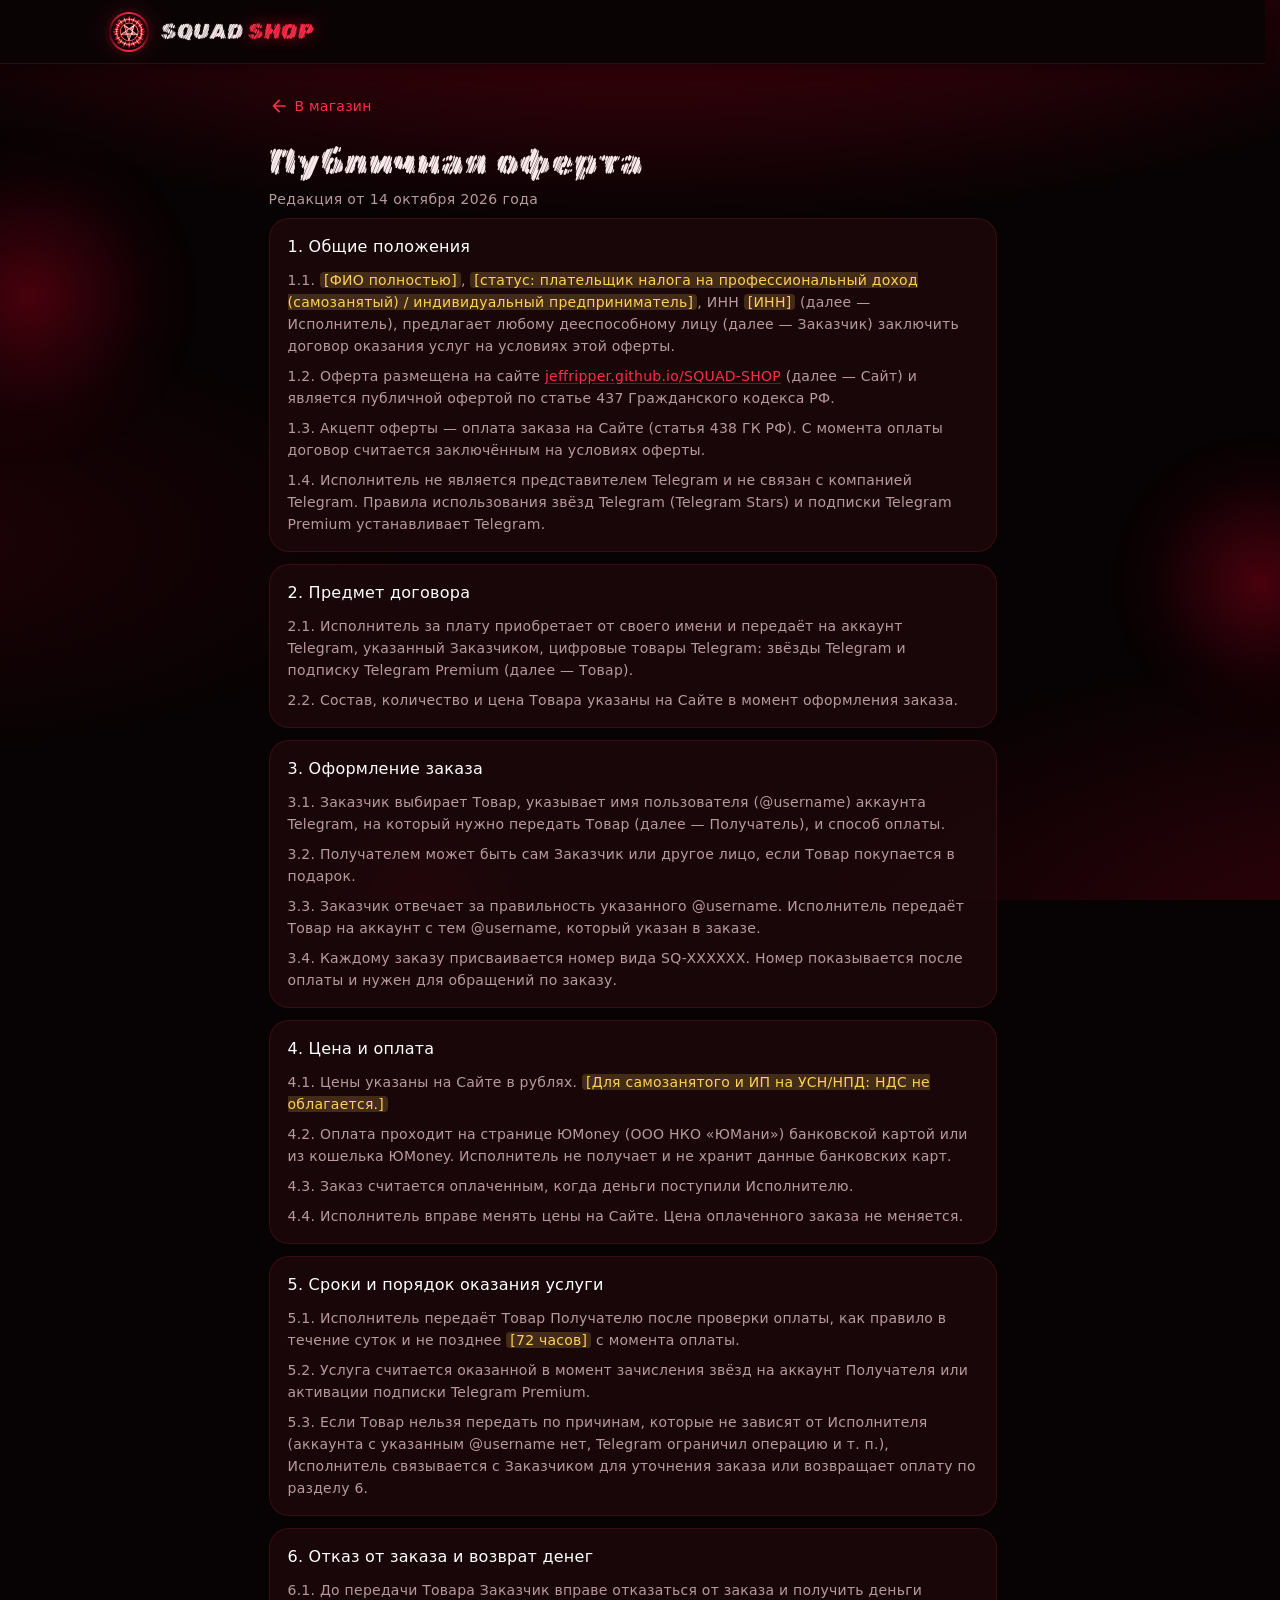
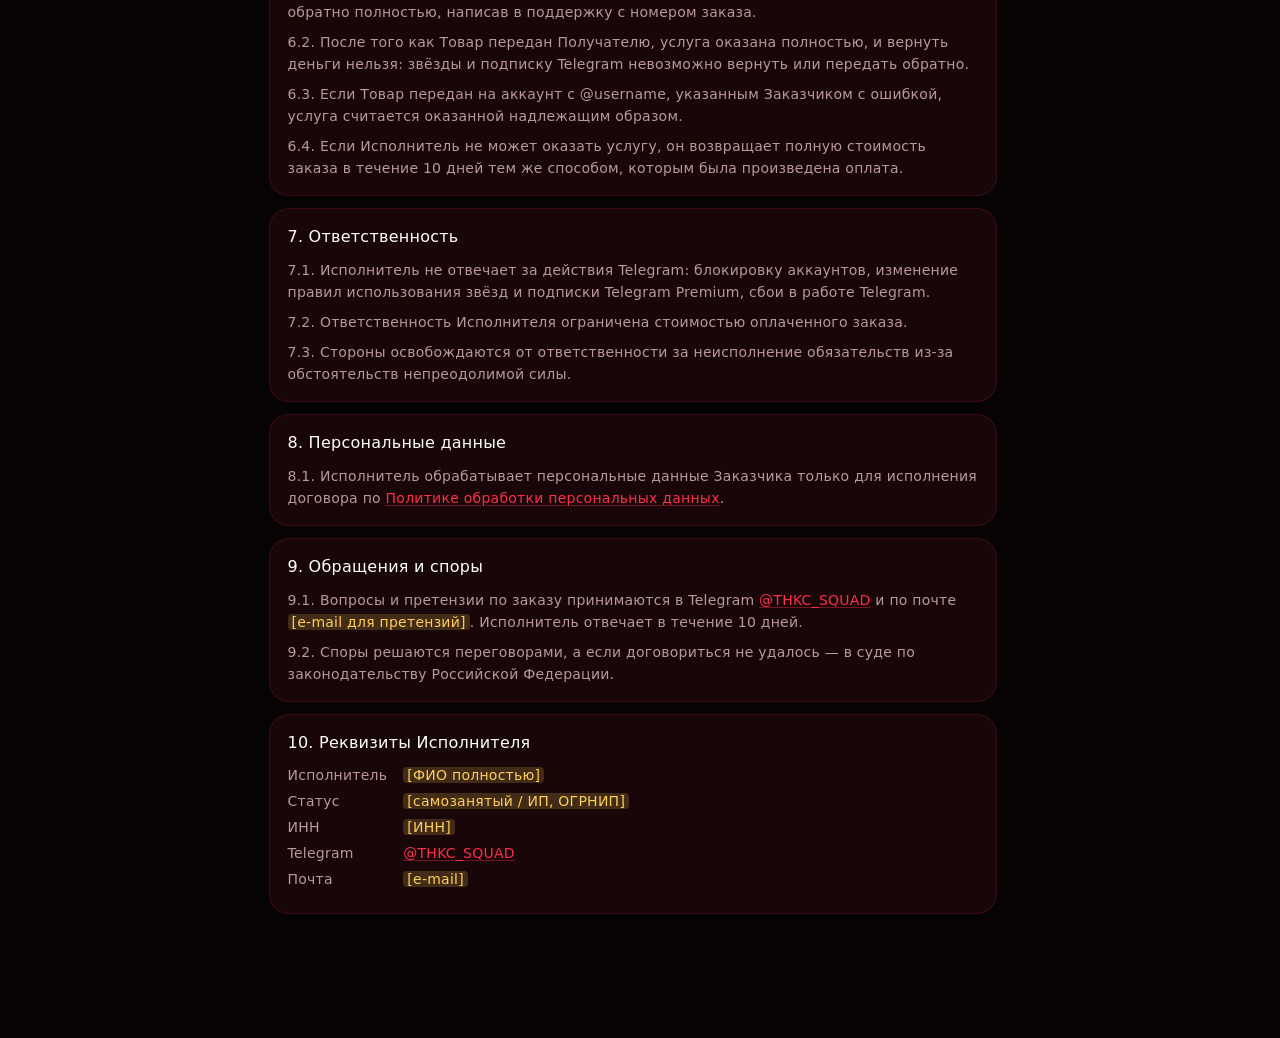
==== offer.html @ e16c47fd "Оферта и политика конфиденциальности (черновик) - offer.html: публичная оферта на услугу покупки и п" ====
<!doctype html>
<html lang="ru">
<head>
  <meta charset="utf-8">
  <meta name="viewport" content="width=device-width, initial-scale=1, viewport-fit=cover">
  <meta name="theme-color" content="#070203">
  <meta name="description" content="Публичная оферта SQUAD SHOP: условия покупки звёзд Telegram и Telegram Premium.">
  <title>Публичная оферта · SQUAD SHOP</title>
  <link rel="icon" href="img/squad-logo.jpg">
  <link rel="manifest" href="manifest.json">
  <link rel="stylesheet" href="style.css?v=9">
</head>
<body class="doc-page">
  <div class="backdrop" aria-hidden="true"><i></i><i></i><i></i></div>
  <header class="topbar scrolled">
    <div class="topbar-inner">
      <a class="brand" href="./" aria-label="SQUAD SHOP, на главную">
        <span class="logo-ring"><img class="logo" src="img/squad-logo.webp" alt="" width="40" height="40"></span>
        <b>SQUAD <em>SHOP</em></b>
      </a>
    </div>
  </header>

  <main class="doc">
    <a class="text-btn" href="./"><svg class="icon" viewBox="0 0 24 24" aria-hidden="true"><path d="M20 11H7.83l5.59-5.59L12 4l-8 8 8 8 1.41-1.41L7.83 13H20v-2z"/></svg>В магазин</a>
    <h1 class="doc-title">Публичная оферта</h1>
    <p class="doc-date">Редакция от 14 октября 2026 года</p>

    <section>
      <h2>1. Общие положения</h2>
      <p>1.1. <mark>[ФИО полностью]</mark>, <mark>[статус: плательщик налога на профессиональный доход (самозанятый) / индивидуальный предприниматель]</mark>, ИНН <mark>[ИНН]</mark> (далее — Исполнитель), предлагает любому дееспособному лицу (далее — Заказчик) заключить договор оказания услуг на условиях этой оферты.</p>
      <p>1.2. Оферта размещена на сайте <a href="https://jeffripper.github.io/SQUAD-SHOP/">jeffripper.github.io/SQUAD-SHOP</a> (далее — Сайт) и является публичной офертой по статье 437 Гражданского кодекса РФ.</p>
      <p>1.3. Акцепт оферты — оплата заказа на Сайте (статья 438 ГК РФ). С момента оплаты договор считается заключённым на условиях оферты.</p>
      <p>1.4. Исполнитель не является представителем Telegram и не связан с компанией Telegram. Правила использования звёзд Telegram (Telegram Stars) и подписки Telegram Premium устанавливает Telegram.</p>
    </section>

    <section>
      <h2>2. Предмет договора</h2>
      <p>2.1. Исполнитель за плату приобретает от своего имени и передаёт на аккаунт Telegram, указанный Заказчиком, цифровые товары Telegram: звёзды Telegram и подписку Telegram Premium (далее — Товар).</p>
      <p>2.2. Состав, количество и цена Товара указаны на Сайте в момент оформления заказа.</p>
    </section>

    <section>
      <h2>3. Оформление заказа</h2>
      <p>3.1. Заказчик выбирает Товар, указывает имя пользователя (@username) аккаунта Telegram, на который нужно передать Товар (далее — Получатель), и способ оплаты.</p>
      <p>3.2. Получателем может быть сам Заказчик или другое лицо, если Товар покупается в подарок.</p>
      <p>3.3. Заказчик отвечает за правильность указанного @username. Исполнитель передаёт Товар на аккаунт с тем @username, который указан в заказе.</p>
      <p>3.4. Каждому заказу присваивается номер вида SQ-XXXXXX. Номер показывается после оплаты и нужен для обращений по заказу.</p>
    </section>

    <section>
      <h2>4. Цена и оплата</h2>
      <p>4.1. Цены указаны на Сайте в рублях. <mark>[Для самозанятого и ИП на УСН/НПД: НДС не облагается.]</mark></p>
      <p>4.2. Оплата проходит на странице ЮMoney (ООО НКО «ЮМани») банковской картой или из кошелька ЮMoney. Исполнитель не получает и не хранит данные банковских карт.</p>
      <p>4.3. Заказ считается оплаченным, когда деньги поступили Исполнителю.</p>
      <p>4.4. Исполнитель вправе менять цены на Сайте. Цена оплаченного заказа не меняется.</p>
    </section>

    <section>
      <h2>5. Сроки и порядок оказания услуги</h2>
      <p>5.1. Исполнитель передаёт Товар Получателю после проверки оплаты, как правило в течение суток и не позднее <mark>[72 часов]</mark> с момента оплаты.</p>
      <p>5.2. Услуга считается оказанной в момент зачисления звёзд на аккаунт Получателя или активации подписки Telegram Premium.</p>
      <p>5.3. Если Товар нельзя передать по причинам, которые не зависят от Исполнителя (аккаунта с указанным @username нет, Telegram ограничил операцию и т. п.), Исполнитель связывается с Заказчиком для уточнения заказа или возвращает оплату по разделу 6.</p>
    </section>

    <section>
      <h2>6. Отказ от заказа и возврат денег</h2>
      <p>6.1. До передачи Товара Заказчик вправе отказаться от заказа и получить деньги обратно полностью, написав в поддержку с номером заказа.</p>
      <p>6.2. После того как Товар передан Получателю, услуга оказана полностью, и вернуть деньги нельзя: звёзды и подписку Telegram невозможно вернуть или передать обратно.</p>
      <p>6.3. Если Товар передан на аккаунт с @username, указанным Заказчиком с ошибкой, услуга считается оказанной надлежащим образом.</p>
      <p>6.4. Если Исполнитель не может оказать услугу, он возвращает полную стоимость заказа в течение 10 дней тем же способом, которым была произведена оплата.</p>
    </section>

    <section>
      <h2>7. Ответственность</h2>
      <p>7.1. Исполнитель не отвечает за действия Telegram: блокировку аккаунтов, изменение правил использования звёзд и подписки Telegram Premium, сбои в работе Telegram.</p>
      <p>7.2. Ответственность Исполнителя ограничена стоимостью оплаченного заказа.</p>
      <p>7.3. Стороны освобождаются от ответственности за неисполнение обязательств из-за обстоятельств непреодолимой силы.</p>
    </section>

    <section>
      <h2>8. Персональные данные</h2>
      <p>8.1. Исполнитель обрабатывает персональные данные Заказчика только для исполнения договора по <a href="privacy.html">Политике обработки персональных данных</a>.</p>
    </section>

    <section>
      <h2>9. Обращения и споры</h2>
      <p>9.1. Вопросы и претензии по заказу принимаются в Telegram <a href="https://t.me/THKC_SQUAD?direct">@THKC_SQUAD</a> и по почте <mark>[e-mail для претензий]</mark>. Исполнитель отвечает в течение 10 дней.</p>
      <p>9.2. Споры решаются переговорами, а если договориться не удалось — в суде по законодательству Российской Федерации.</p>
    </section>

    <section>
      <h2>10. Реквизиты Исполнителя</h2>
      <dl class="doc-req">
        <dt>Исполнитель</dt><dd><mark>[ФИО полностью]</mark></dd>
        <dt>Статус</dt><dd><mark>[самозанятый / ИП, ОГРНИП]</mark></dd>
        <dt>ИНН</dt><dd><mark>[ИНН]</mark></dd>
        <dt>Telegram</dt><dd><a href="https://t.me/THKC_SQUAD?direct">@THKC_SQUAD</a></dd>
        <dt>Почта</dt><dd><mark>[e-mail]</mark></dd>
      </dl>
    </section>
  </main>
</body>
</html>
---- style.css ----
/* SQUAD SHOP: the same look as Finya's Mini App. Always dark, blood red with
   glow, Material 3 shapes, type scale and motion. */
@font-face { font-family: 'Squad'; font-display: swap; src: url(fonts/squad-latin.woff2) format('woff2'); unicode-range: U+0000-00FF, U+2000-206F; }
@font-face { font-family: 'Squad'; font-display: swap; src: url(fonts/squad-cyrillic.woff2) format('woff2'); unicode-range: U+0400-045F, U+0490-0491, U+2116; }

:root {
  --bg: #070203;
  --surface: rgba(30, 8, 11, 0.78);
  --surface-high: rgba(46, 11, 16, 0.82);
  --surface-solid: #140507;
  --line: rgba(255, 64, 84, 0.14);
  --line-strong: rgba(255, 64, 84, 0.34);
  --text: #f8e9ea;
  --text-2: #b9999c;
  --red: #ff2d48;
  --red-deep: #d10f2a;
  --blood: #7a0614;
  --container: #3d0911;
  --on-container: #ffd9dc;
  --glow: rgba(255, 30, 60, 0.55);
  --glow-soft: rgba(255, 30, 60, 0.22);
  --gold: #ffcf5a;

  --ease-standard: cubic-bezier(0.2, 0, 0, 1);
  --ease-emph-decel: cubic-bezier(0.05, 0.7, 0.1, 1);
  --ease-emph-accel: cubic-bezier(0.3, 0, 0.8, 0.15);
  --dur-short: 150ms;
  --dur-medium: 300ms;
  --dur-long: 500ms;
  /* Material 3 Expressive springs for movement (opacity and colour keep the
     plain curves above). Where linear() is missing they fall back to the
     emphasized curve. */
  --spring: var(--ease-emph-decel);        /* damping 0.8: sheets, cards */
  --spring-bouncy: var(--ease-emph-decel); /* damping 0.6: buttons, chips, counters */
  --dur-spring: 420ms;
  --dur-spring-fast: 350ms;

  color-scheme: dark;
}
@supports (transition-timing-function: linear(0, 1)) {
  :root {
    --spring: linear(0, 0.029, 0.1, 0.195, 0.302, 0.41, 0.513, 0.608, 0.692, 0.764, 0.825, 0.874, 0.914, 0.945, 0.968, 0.986, 0.998, 1.006, 1.011, 1.014, 1.015, 1.015, 1.014, 1.013, 1.011, 1.01, 1.008, 1.007, 1.005, 1.004, 1.003, 1.002, 1);
    --spring-bouncy: linear(0, 0.043, 0.149, 0.291, 0.446, 0.597, 0.733, 0.848, 0.94, 1.007, 1.053, 1.081, 1.093, 1.094, 1.087, 1.075, 1.061, 1.047, 1.033, 1.021, 1.011, 1.003, 0.997, 0.994, 0.992, 0.991, 0.991, 0.992, 0.993, 0.995, 0.996, 0.997, 1);
  }
}

* { box-sizing: border-box; }
/* The gutter keeps the page from jumping sideways when a sheet locks scrolling. */
html { background: var(--bg); scroll-behavior: smooth; scroll-padding-top: 76px; scrollbar-gutter: stable; }
/* The page paints its own dark ground: the host's white must never show through. */
body { background: var(--bg); }
main, .foot { position: relative; z-index: 1; }
html, body {
  margin: 0;
  min-height: 100%;
  color: var(--text);
  font-family: Roboto, system-ui, -apple-system, "Segoe UI", Arial, sans-serif; /* Android ships Roboto: no web font to wait for */
  font-size: 14px;
  line-height: 20px;
  letter-spacing: 0.25px;
  -webkit-font-smoothing: antialiased;
  -webkit-tap-highlight-color: transparent;
}
body.locked { overflow: hidden; }
a { color: inherit; text-decoration: none; }
button, input { font: inherit; color: inherit; }
button { -webkit-user-select: none; user-select: none; cursor: pointer; }
.icon { width: 24px; height: 24px; flex: none; fill: currentColor; }
[hidden] { display: none !important; }

/* ---- backdrop -------------------------------------------------------------- */
.backdrop {
  position: fixed;
  inset: 0;
  z-index: 0;
  overflow: hidden;
  pointer-events: none;
  background:
    radial-gradient(120% 60% at 50% -12%, rgba(150, 0, 24, 0.62), transparent 62%),
    radial-gradient(90% 55% at 110% 105%, rgba(110, 0, 18, 0.42), transparent 60%),
    radial-gradient(70% 40% at -10% 60%, rgba(90, 0, 14, 0.30), transparent 60%),
    var(--bg);
}
.backdrop i { position: absolute; border-radius: 50%; animation: drift 18s var(--ease-standard) infinite alternate; will-change: transform; }
.backdrop i:nth-child(1) { width: 340px; height: 340px; left: -140px; top: 14%; background: radial-gradient(closest-side, rgba(138, 0, 24, 0.5), rgba(138, 0, 24, 0.25) 40%, rgba(138, 0, 24, 0.07) 70%, rgba(138, 0, 24, 0)); }
.backdrop i:nth-child(2) { width: 300px; height: 300px; right: -130px; top: 48%; background: radial-gradient(closest-side, rgba(163, 0, 29, 0.42), rgba(163, 0, 29, 0.21) 40%, rgba(163, 0, 29, 0.06) 70%, rgba(163, 0, 29, 0)); animation-duration: 22s; animation-delay: -6s; }
.backdrop i:nth-child(3) { width: 280px; height: 280px; left: 22%; bottom: -150px; background: radial-gradient(closest-side, rgba(109, 0, 18, 0.5), rgba(109, 0, 18, 0.25) 40%, rgba(109, 0, 18, 0.07) 70%, rgba(109, 0, 18, 0)); animation-duration: 26s; animation-delay: -12s; }
@keyframes drift { from { transform: translate3d(0, 0, 0) scale(1); } to { transform: translate3d(40px, -60px, 0) scale(1.15); } }

/* ---- Material 3 ripple, pressed glow, motion ------------------------------- */
.ripple { position: relative; overflow: hidden; }
.ripple::before {
  content: "";
  position: absolute;
  inset: 0;
  border-radius: inherit;
  background: currentColor;
  opacity: 0;
  transition: opacity var(--dur-short) linear;
  pointer-events: none;
}
@media (hover: hover) { .ripple:hover::before { opacity: 0.08; } }
.ripple:focus-visible { outline: 2px solid var(--red); outline-offset: 2px; }
.wave {
  position: absolute;
  border-radius: 50%;
  background: currentColor;
  pointer-events: none;
  transform: scale(0);
  opacity: 0.14;
  animation: wave-grow 450ms var(--ease-standard) forwards;
}
.wave.release { animation: wave-grow 450ms var(--ease-standard) forwards, wave-fade 375ms linear forwards; }
@keyframes wave-grow { to { transform: scale(1); } }
@keyframes wave-fade { to { opacity: 0; } }

.press { transition: transform var(--dur-spring) var(--spring); }
/* Pressed glow and ring are painted once and only fade: transitioning
   box-shadow itself repainted the card on every frame. */
.press::after {
  content: "";
  position: absolute;
  inset: 0;
  border-radius: inherit;
  box-shadow: 0 0 0 1px var(--red) inset, 0 0 28px -6px var(--glow) inset;
  opacity: 0;
  pointer-events: none;
  transition: opacity var(--dur-medium) var(--ease-standard);
}
.press.pressed { transform: scale(0.97); transition-duration: var(--dur-short); transition-timing-function: var(--ease-standard); }
.press.pressed::after { opacity: 1; transition-duration: var(--dur-short); }
.press.ripple::before, .press .wave { background: var(--red); }

/* Entrance: only the start state is filled, so once it ends the element's own
   transform (press, hover) works again. */
.enter { animation: rise var(--dur-long) var(--ease-emph-decel) backwards; animation-delay: calc(var(--i, 0) * 45ms); }
@keyframes rise { from { opacity: 0; transform: translate3d(0, 24px, 0); } }
/* Below the first screen things rise as they scroll in. Scroll-driven
   animations run on the compositor, so scrolling stays smooth; browsers
   without them simply show the content. */
@keyframes reveal { from { opacity: 0; transform: translate3d(0, 40px, 0) scale(0.96); } }
@supports (animation-timeline: view()) {
  .reveal, .product:not(.enter) {
    animation: reveal linear backwards;
    animation-timeline: view();
    animation-range: entry 0% entry 85%;
  }
}
/* The halo pulses by opacity of a fixed glow: animating box-shadow itself
   repaints on every frame. */
.logo-ring, .done-mark { position: relative; }
.logo-ring::after, .done-mark::after {
  content: "";
  position: absolute;
  inset: 0;
  border-radius: 50%;
  box-shadow: 0 0 22px var(--glow), 0 0 0 4px rgba(255, 30, 60, 0.12);
  opacity: 0.35;
  pointer-events: none;
  animation: halo 3.2s ease-in-out infinite;
}
@keyframes halo { 50% { opacity: 1; } }

/* ---- buttons --------------------------------------------------------------- */
.btn-filled {
  display: inline-flex;
  align-items: center;
  justify-content: center;
  gap: 8px;
  height: 40px;
  padding: 0 24px 0 16px;
  border: 0;
  border-radius: 20px;
  background: linear-gradient(180deg, var(--red), var(--red-deep));
  color: #fff;
  font-weight: 500;
  letter-spacing: 0.1px;
  box-shadow: 0 0 22px var(--glow-soft), 0 4px 14px rgba(0, 0, 0, 0.5);
  transition: border-radius var(--dur-spring-fast) var(--spring-bouncy), box-shadow var(--dur-medium) var(--ease-standard);
}
@media (hover: hover) { .btn-filled:hover { box-shadow: 0 0 30px var(--glow), 0 4px 14px rgba(0, 0, 0, 0.5); } }
.btn-filled .icon { width: 18px; height: 18px; }
.btn-filled.wide { width: 100%; height: 52px; border-radius: 26px; font-size: 16px; }
.btn-filled:disabled { background: rgba(255, 255, 255, 0.08); color: rgba(248, 233, 234, 0.38); box-shadow: none; cursor: default; }
/* Pressed buttons square off a little and spring back: Material 3 Expressive. */
.btn-filled:not(:disabled):active, .btn-tonal:active, .cat:active, .sort:active, .seg button:active { border-radius: 10px; }
.btn-filled.wide:not(:disabled):active, .cart-bar-btn:active { border-radius: 16px; }
.btn-tonal {
  display: inline-flex;
  align-items: center;
  justify-content: center;
  gap: 6px;
  height: 40px;
  padding: 0 20px;
  border: 1px solid var(--line-strong);
  border-radius: 20px;
  background: rgba(255, 30, 60, 0.14);
  color: var(--on-container);
  font-weight: 500;
  letter-spacing: 0.1px;
  transition: border-radius var(--dur-spring-fast) var(--spring-bouncy);
}
.btn-tonal .icon { width: 18px; height: 18px; }
.icon-btn {
  position: relative;
  width: 44px;
  height: 44px;
  display: grid;
  place-items: center;
  border: 0;
  border-radius: 50%;
  background: transparent;
  color: var(--text);
  overflow: visible;
}
.icon-btn.ripple { overflow: hidden; }
#cartBtn { overflow: visible; }
#cartBtn::before { border-radius: 50%; }
.badge {
  position: absolute;
  top: 4px;
  right: 2px;
  min-width: 18px;
  height: 18px;
  padding: 0 5px;
  border-radius: 9px;
  background: var(--red);
  color: #fff;
  font-size: 11px;
  line-height: 18px;
  font-weight: 700;
  text-align: center;
  box-shadow: 0 0 10px var(--glow);
}


/* ---- top app bar ----------------------------------------------------------- */
.topbar {
  position: sticky;
  top: env(safe-area-inset-top, 0px);
  z-index: 20;
  isolation: isolate;
}
/* Material 3 top app bar: clear at the top of the page, a solid surface with a
   divider once content scrolls under it. Only the layer's opacity changes.
   No backdrop blur: the background behind moves all the time, so the blur was
   recomputed every frame and the page lagged on phones. */
.topbar::before {
  content: "";
  position: absolute;
  inset: 0;
  z-index: -1;
  background: #0a0304;
  border-bottom: 1px solid var(--line);
  box-shadow: 0 6px 18px -10px rgba(0, 0, 0, 0.9);
  opacity: 0;
  transition: opacity var(--dur-medium) var(--ease-standard);
}
.topbar.scrolled::before { opacity: 1; }
/* Category chips stuck right below: one surface, the divider moves under them. */
.topbar.joined::before { border-bottom-color: transparent; box-shadow: none; }
#topSentinel { position: absolute; top: 0; left: 0; width: 1px; height: 8px; pointer-events: none; }
.topbar-inner { max-width: 1080px; margin: 0 auto; height: 64px; padding: 0 12px 0 16px; display: flex; align-items: center; justify-content: space-between; }
.brand { display: flex; align-items: center; gap: 12px; }
.brand b { font-family: 'Squad', 'Roboto', sans-serif; font-weight: 400; font-size: 22px; line-height: 28px; letter-spacing: 0.5px; transform: skewX(-8deg); }
.brand em, h1 em { font-style: normal; color: var(--red); text-shadow: 0 0 16px var(--glow); }
.logo-ring {
  flex: none;
  width: 40px;
  height: 40px;
  border-radius: 50%;
  padding: 2px;
  background: conic-gradient(from 0deg, var(--red), #4a0010, var(--red), #4a0010, var(--red));
}
.logo { display: block; width: 100%; height: 100%; border-radius: 50%; border: 2px solid var(--surface-solid); object-fit: cover; }

main { max-width: 1080px; margin: 0 auto; padding: 16px 16px calc(112px + env(safe-area-inset-bottom)); }

/* ---- hero banner ----------------------------------------------------------- */
.banner {
  position: relative;
  overflow: hidden;
  border-radius: 28px;
  border: 1px solid var(--line-strong);
  background: var(--surface-solid);
  box-shadow: 0 18px 48px -20px rgba(220, 0, 40, 0.75);
}
/* The fade to the card colour is part of the cover itself: the Ken Burns zoom
   pushes the cover ~20px past its box, and a separate overlay left that edge
   uncovered as a bright strip behind the heading (seen on PC). */
.banner .cover {
  height: 180px;
  background:
    linear-gradient(180deg, rgba(20, 5, 7, 0) 45%, rgba(20, 5, 7, 0.75) 76%, var(--surface-solid) 92%),
    url("img/squad-cover.webp") 50% 46% / cover no-repeat;
  animation: kenburns 24s ease-in-out infinite alternate;
  transform-origin: 50% 45%;
}
@keyframes kenburns { from { transform: scale(1); } to { transform: scale(1.12) translate3d(0, 4px, 0); } }
.banner-body { position: relative; z-index: 1; margin-top: -24px; padding: 0 20px 22px; }
.eyebrow { margin: 0 0 4px; font-size: 12px; line-height: 16px; font-weight: 500; letter-spacing: 1.6px; color: var(--red); text-shadow: 0 0 12px var(--glow-soft); }
h1 {
  margin: 0;
  font-family: 'Squad', 'Roboto', sans-serif;
  font-weight: 400;
  /* «Звёзды Telegram» stays on one line down to 360px wide screens. */
  font-size: clamp(24px, 7.6vw, 32px);
  line-height: 40px;
  letter-spacing: 0.5px;
}
/* Each part leans by itself: skewing the whole heading shifted a wrapped first
   line to the right of the second. */
h1 > span, h1 > em { display: inline-block; transform: skewX(-8deg); }
.lead-text { margin: 10px 0 0; max-width: 560px; font-size: 16px; line-height: 24px; letter-spacing: 0.5px; color: var(--text-2); }
.chips { display: flex; flex-wrap: wrap; gap: 8px; margin: 16px 0 20px; }
.chip {
  display: inline-flex;
  align-items: center;
  gap: 8px;
  height: 32px;
  padding: 0 14px 0 10px;
  border-radius: 8px;
  border: 1px solid var(--line-strong);
  background: rgba(255, 30, 60, 0.08);
  color: var(--on-container);
  font-weight: 500;
  font-size: 13px;
}
.chip .icon { width: 18px; height: 18px; fill: var(--red); }

/* ---- sections -------------------------------------------------------------- */
.group { margin-top: 28px; }
.group-title {
  margin: 0 4px 10px;
  font-size: 14px;
  line-height: 20px;
  font-weight: 500;
  letter-spacing: 1.2px;
  text-transform: uppercase;
  color: var(--red);
  text-shadow: 0 0 14px var(--glow-soft);
}
.card { border-radius: 20px; padding: 16px; border: 1px solid var(--line); background: var(--surface); }

/* ---- catalog toolbar: sort and category filter chips ----------------------- */
.group-head { display: flex; align-items: center; justify-content: space-between; gap: 12px; margin-bottom: 10px; }
.group-head .group-title { margin-bottom: 0; }
.sort {
  position: relative;
  display: inline-flex;
  align-items: center;
  gap: 6px;
  height: 32px;
  padding: 0 10px 0 8px;
  border: 1px solid var(--line-strong);
  border-radius: 8px;
  background: rgba(255, 30, 60, 0.08);
  color: var(--on-container);
  font-size: 13px;
  font-weight: 500;
  cursor: pointer;
  transition: border-radius var(--dur-spring-fast) var(--spring-bouncy);
}
.sort .icon { width: 18px; height: 18px; fill: var(--red); }
.sort select { appearance: none; -webkit-appearance: none; border: 0; outline: 0; background: transparent; color: inherit; font: inherit; cursor: pointer; padding-right: 2px; }
.sort select option { background: var(--surface-solid); color: var(--text); }
.sort:focus-within { border-color: var(--red); box-shadow: 0 0 12px var(--glow-soft); }
/* The chips stick under the app bar while the catalog scrolls. Stuck, a solid
   surface fades in behind them; it reaches the screen edges through a spread
   shadow clipped to the bar's height, which adds no page overflow. */
.cats-bar { position: sticky; top: calc(64px + env(safe-area-inset-top, 0px)); z-index: 15; isolation: isolate; margin: -6px -16px 6px; padding: 6px 0; }
.cats-bar::before, .cats-bar::after {
  content: "";
  position: absolute;
  left: 0;
  right: 0;
  z-index: -1;
  clip-path: inset(0 -100vmax);
  opacity: 0;
  transition: opacity var(--dur-medium) var(--ease-standard);
}
.cats-bar::before { top: 0; bottom: 0; background: #0a0304; box-shadow: 0 0 0 100vmax #0a0304; }
.cats-bar::after { bottom: -1px; height: 1px; background: var(--line); box-shadow: 0 0 0 100vmax var(--line); }
.cats-bar.stuck::before, .cats-bar.stuck::after { opacity: 1; }
.cats { display: flex; gap: 8px; padding: 2px 16px; overflow-x: auto; scrollbar-width: none; contain: content; }
.cats::-webkit-scrollbar { display: none; }
.cat {
  display: inline-flex;
  flex: none;
  align-items: center;
  gap: 6px;
  height: 32px;
  padding: 0 14px;
  border: 1px solid var(--line-strong);
  border-radius: 8px;
  background: transparent;
  color: var(--text-2);
  font-size: 13px;
  font-weight: 500;
  white-space: nowrap;
  transition: background var(--dur-short) var(--ease-standard), color var(--dur-short) var(--ease-standard), border-color var(--dur-short) var(--ease-standard), border-radius var(--dur-spring-fast) var(--spring-bouncy);
}
/* Material 3 filter chip: the check slides in when the chip is selected. */
/* Hidden, the icon takes no room and cancels the flex gap; shown, it eats into
   the left padding as Material 3 filter chips do. */
.cat .icon { width: 0; height: 18px; margin: 0 -6px 0 0; opacity: 0; transform: scale(0.4); transition: width var(--dur-spring-fast) var(--spring), margin var(--dur-spring-fast) var(--spring), opacity var(--dur-short) linear, transform var(--dur-spring-fast) var(--spring-bouncy); }
.cat[aria-pressed="true"] { border-color: transparent; background: rgba(255, 30, 60, 0.24); color: #fff; box-shadow: 0 0 14px var(--glow-soft) inset; }
.cat[aria-pressed="true"] .icon { width: 18px; margin: 0 0 0 -6px; opacity: 1; transform: none; }

/* ---- product cards --------------------------------------------------------- */
.grid { display: grid; grid-template-columns: repeat(2, 1fr); gap: 10px; }
.product {
  position: relative;
  display: flex;
  flex-direction: column;
  gap: 4px;
  padding: 16px 14px 14px;
  border-radius: 24px;
  border: 1px solid var(--line);
  background:
    radial-gradient(90% 70% at 50% 0%, rgba(255, 34, 64, 0.16), transparent 70%),
    var(--surface);
  overflow: hidden;
}
.product.hot { border-color: var(--line-strong); background: radial-gradient(90% 70% at 50% 0%, rgba(255, 34, 64, 0.3), transparent 70%), var(--surface-high); }
.product { transition: transform var(--dur-spring) var(--spring), border-color var(--dur-medium) var(--ease-standard); }
.product.in-cart { border-color: var(--red); box-shadow: 0 0 0 1px var(--red) inset, 0 0 24px -6px var(--glow); }
@media (hover: hover) {
  .product:hover { transform: translate3d(0, -4px, 0); }
  .product:hover::after { opacity: 0.55; }
}
.tag {
  position: absolute;
  top: 12px;
  right: 12px;
  height: 22px;
  padding: 0 8px;
  border-radius: 11px;
  background: linear-gradient(180deg, var(--red), var(--red-deep));
  color: #fff;
  font-size: 11px;
  line-height: 22px;
  font-weight: 700;
  letter-spacing: 0.5px;
  text-transform: uppercase;
  box-shadow: 0 0 12px var(--glow-soft);
}
.tag.gold { background: linear-gradient(180deg, #ffe08a, #e0a526); color: #3d2e00; box-shadow: 0 0 12px rgba(255, 207, 90, 0.4); }
.stars { position: relative; height: 64px; margin-bottom: 6px; }
.stars .icon { position: absolute; fill: var(--gold); animation: twinkle 3.6s ease-in-out infinite; animation-play-state: paused; }
/* Only the big icon glows: a filter on every moving star cost a lot on phones. */
.stars .icon:first-child { filter: drop-shadow(0 0 8px rgba(255, 207, 90, 0.7)); }
/* Stars twinkle only on cards on screen (app.js marks them .live): dozens of
   animated icons at once made the page lag on phones. */
.product.live .stars .icon { animation-play-state: running; }
.stars .icon:nth-child(1) { width: 52px; height: 52px; left: 0; top: 8px; }
.stars .icon:nth-child(2) { width: 30px; height: 30px; left: 44px; top: 0; animation-delay: -1.2s; }
.stars .icon:nth-child(3) { width: 22px; height: 22px; left: 46px; top: 38px; animation-delay: -2.4s; }
.stars .icon:nth-child(4) { width: 18px; height: 18px; left: 70px; top: 22px; animation-delay: -0.6s; }
@keyframes twinkle { 0%, 100% { transform: scale(1) rotate(0); opacity: 1; } 50% { transform: scale(0.86) rotate(-8deg); opacity: 0.8; } }
.amount { font-size: 32px; line-height: 40px; font-weight: 700; font-variant-numeric: tabular-nums; letter-spacing: 0; }
.amount small { margin-left: 6px; font-size: 14px; font-weight: 500; color: var(--text-2); letter-spacing: 0.25px; }
.price { display: flex; flex-wrap: wrap; align-items: center; gap: 4px 8px; font-size: 20px; line-height: 28px; font-weight: 500; color: var(--red); text-shadow: 0 0 14px var(--glow-soft); }
/* How much a bigger pack saves per star (or per month) against the dearest one. */
.save { height: 20px; padding: 0 7px; border-radius: 10px; background: rgba(255, 207, 90, 0.16); color: var(--gold); font-size: 12px; line-height: 20px; font-weight: 700; letter-spacing: 0.3px; text-shadow: none; font-variant-numeric: tabular-nums; }
.per { font-size: 12px; line-height: 16px; letter-spacing: 0.4px; color: var(--text-2); }
.per.unit { color: var(--on-container); font-variant-numeric: tabular-nums; }
.per.bad { color: #ff7a8a; }
.product .act { margin-top: auto; padding-top: 12px; } /* buttons line up across a row */
.product .btn-tonal { width: 100%; }
.btn-tonal:disabled { opacity: 0.38; cursor: default; }

/* «Своё количество»: two columns wide, stars on the left, the form on the right. */
.product.custom { grid-column: span 2; flex-direction: row; gap: 14px; }
.product.custom .stars { flex: none; width: 92px; height: auto; margin: 0; }
.product.custom .stars .icon:nth-child(1) { top: 18px; }
.product.custom .stars .icon:nth-child(2) { top: 6px; }
.product.custom .stars .icon:nth-child(3) { top: 52px; }
.product.custom .stars .icon:nth-child(4) { top: 30px; }
.custom-body { flex: 1; min-width: 0; display: flex; flex-direction: column; gap: 4px; }
.custom-body .pname { display: block; }
.custom-row { display: flex; flex-wrap: wrap; align-items: center; gap: 8px 12px; margin-top: 8px; }
.custom-row .input { flex: 1 1 120px; min-width: 0; max-width: 200px; height: 44px; padding: 0 12px; border-radius: 12px; }
.custom-row .input input { font-weight: 700; font-variant-numeric: tabular-nums; }
.custom-row .input .suffix { font-size: 14px; }
.custom-row .price { flex: none; }
.quick { display: flex; flex-wrap: wrap; gap: 6px; margin-top: 10px; }
.quick .cat { height: 28px; padding: 0 10px; font-variant-numeric: tabular-nums; }
.stepper { display: flex; align-items: center; justify-content: space-between; height: 40px; border-radius: 20px; background: linear-gradient(180deg, var(--red), var(--red-deep)); color: #fff; box-shadow: 0 0 18px var(--glow-soft); }
.stepper button { width: 44px; height: 40px; border: 0; border-radius: 20px; background: transparent; display: grid; place-items: center; }
.stepper button:disabled { opacity: 0.38; }
.stepper .icon { width: 20px; height: 20px; }
.stepper b { font-size: 16px; font-variant-numeric: tabular-nums; }
/* «В корзину» turns into the stepper and back with a small spring. */
.swap { animation: swap-in var(--dur-spring-fast) var(--spring-bouncy) backwards; }
@keyframes swap-in { from { opacity: 0; transform: scale(0.82); } }

/* Placeholder cards while shop.json loads. The shine moves by transform only. */
.product.skeleton { min-height: 288px; pointer-events: none; }
.skel { display: block; border-radius: 8px; background: rgba(255, 255, 255, 0.06); }
.skel.media { border-radius: 16px; background: rgba(255, 30, 60, 0.08); }
.skel.l1 { width: 60%; height: 28px; margin-top: 6px; }
.skel.l2 { width: 40%; height: 20px; margin-top: 6px; }
.skel.l3 { width: 90%; height: 14px; margin-top: 10px; }
.skel.btn { height: 40px; margin-top: auto; border-radius: 20px; }
.product.skeleton::after {
  content: "";
  position: absolute;
  inset: 0;
  background: linear-gradient(100deg, transparent 30%, rgba(255, 90, 110, 0.08) 50%, transparent 70%);
  transform: translate3d(-100%, 0, 0);
  animation: shimmer 1.4s var(--ease-standard) infinite;
}
@keyframes shimmer { to { transform: translate3d(100%, 0, 0); } }

/* ---- steps ----------------------------------------------------------------- */
.steps { list-style: none; margin: 0; padding: 0; display: grid; gap: 10px; }
.steps li { display: flex; gap: 14px; align-items: flex-start; }
.num {
  flex: none;
  width: 40px;
  height: 40px;
  border-radius: 50%;
  display: grid;
  place-items: center;
  background: linear-gradient(180deg, var(--red), var(--red-deep));
  color: #fff;
  font-weight: 700;
  font-size: 16px;
  box-shadow: 0 0 14px var(--glow-soft);
}
.steps b { display: block; font-size: 16px; line-height: 24px; font-weight: 500; }
.steps div > span { display: block; color: var(--text-2); }

/* ---- faq ------------------------------------------------------------------- */
.faq { display: flex; flex-direction: column; gap: 8px; }
.qa { border-radius: 20px; border: 1px solid var(--line); background: var(--surface); overflow: hidden; }
.qa > button {
  width: 100%;
  min-height: 56px;
  display: flex;
  align-items: center;
  gap: 12px;
  padding: 12px 12px 12px 16px;
  border: 0;
  background: transparent;
  text-align: left;
  font-size: 15px;
  font-weight: 500;
}
.qa > button span { flex: 1; }
.qa > button .icon { fill: var(--red); transition: transform var(--dur-spring) var(--spring-bouncy); }
.qa.open > button .icon { transform: rotate(180deg); }
.qa .ans { display: grid; grid-template-rows: 0fr; transition: grid-template-rows var(--dur-medium) var(--ease-emph-decel); }
.qa.open .ans { grid-template-rows: 1fr; }
.qa .ans > div { overflow: hidden; }
.qa .ans p { margin: 0; padding: 0 16px 16px; color: var(--text-2); opacity: 0; transform: translate3d(0, -6px, 0); transition: opacity var(--dur-short) linear, transform var(--dur-medium) var(--ease-standard); }
.qa.open .ans p { opacity: 1; transform: none; transition-delay: 60ms; }

/* ---- footer ---------------------------------------------------------------- */
.foot { margin-top: 36px; display: flex; flex-direction: column; align-items: center; gap: 8px; text-align: center; }
.foot p { margin: 0; font-size: 12px; line-height: 16px; letter-spacing: 1.2px; text-transform: uppercase; color: rgba(185, 153, 156, 0.7); }
.foot .fine { text-transform: none; letter-spacing: 0.4px; color: rgba(185, 153, 156, 0.55); max-width: 420px; }
.logo-ring.small { width: 36px; height: 36px; }

/* ---- floating cart bar ----------------------------------------------------- */
.cart-bar {
  position: fixed;
  left: 0;
  right: 0;
  bottom: 0;
  z-index: 15;
  display: flex;
  justify-content: center;
  padding: 12px 16px calc(12px + env(safe-area-inset-bottom));
  background: linear-gradient(180deg, rgba(7, 2, 3, 0), rgba(7, 2, 3, 0.92) 40%);
  pointer-events: none;
  animation: rise var(--dur-long) var(--ease-emph-decel) both;
}
.cart-bar-btn {
  pointer-events: auto;
  width: 100%;
  max-width: 480px;
  height: 56px;
  display: flex;
  align-items: center;
  gap: 12px;
  padding: 0 12px 0 10px;
  border: 1px solid var(--red);
  border-radius: 28px;
  background: linear-gradient(180deg, var(--red), var(--red-deep));
  color: #fff;
  box-shadow: 0 0 28px var(--glow), 0 8px 24px rgba(0, 0, 0, 0.6);
  font-size: 16px;
  font-weight: 500;
}
.cart-bar-count { min-width: 36px; height: 36px; padding: 0 8px; border-radius: 18px; background: rgba(0, 0, 0, 0.28); display: grid; place-items: center; font-weight: 700; font-variant-numeric: tabular-nums; }
.cart-bar-text { flex: 1; text-align: left; }
.cart-bar-btn b { font-variant-numeric: tabular-nums; }

/* ---- sheet (bottom sheet on phones, dialog on wide screens) ---------------- */
.scrim { position: fixed; inset: 0; z-index: 30; background: rgba(0, 0, 0, 0.62); animation: fade-in-plain var(--dur-medium) linear; transition: opacity var(--dur-medium) var(--ease-standard); }
.scrim.dragging { transition: none; }
.scrim.leave { animation: fade-out-plain 200ms linear forwards; }
@keyframes fade-in-plain { from { opacity: 0; } }
@keyframes fade-out-plain { to { opacity: 0; } }
.sheet {
  position: fixed;
  left: 0;
  right: 0;
  bottom: 0;
  z-index: 31;
  max-height: 92vh;
  display: flex;
  flex-direction: column;
  border-radius: 28px 28px 0 0;
  border: 1px solid var(--line-strong);
  border-bottom: 0;
  background:
    radial-gradient(100% 50% at 50% 0%, rgba(255, 34, 64, 0.16), transparent 70%),
    var(--surface-solid);
  box-shadow: 0 -12px 48px -12px rgba(220, 0, 40, 0.55);
  animation: sheet-in var(--dur-long) var(--spring);
}
/* Once in, the entrance is dropped so it can't replay after a drag. While the
   finger drags the sheet it follows 1:1; let go and it springs back. */
.sheet.shown { animation: none; }
.sheet.leave { animation: sheet-out 250ms var(--ease-emph-accel) forwards; }
.sheet.settle { transition: transform var(--dur-spring) var(--spring); }
@keyframes sheet-in { from { transform: translate3d(0, 100%, 0); } }
@keyframes sheet-out { to { transform: translate3d(0, 100%, 0); } }
.handle { display: flex; justify-content: center; padding: 16px 0 4px; touch-action: none; cursor: grab; }
.handle::before { content: ""; width: 32px; height: 4px; border-radius: 2px; background: rgba(248, 233, 234, 0.4); }
.sheet-head { display: flex; align-items: center; justify-content: space-between; padding: 4px 8px 4px 20px; touch-action: none; }
.sheet-head h2 { margin: 0; font-size: 22px; line-height: 28px; font-weight: 500; }
.sheet-body { overflow-y: auto; overscroll-behavior: contain; padding: 4px 20px calc(20px + env(safe-area-inset-bottom)); }

@media (min-width: 720px) {
  .sheet {
    left: 50%;
    right: auto;
    top: 50%;
    bottom: auto;
    width: 520px;
    max-height: 86vh;
    border-radius: 28px;
    border-bottom: 1px solid var(--line-strong);
    transform: translate(-50%, -50%);
    animation: dialog-in var(--dur-spring) var(--spring);
  }
  .sheet.leave { animation: dialog-out 200ms var(--ease-emph-accel) forwards; }
  .handle { display: none; }
  .sheet-head { padding-top: 16px; }
}
@keyframes dialog-in { from { opacity: 0; transform: translate(-50%, -50%) scale(0.9); } }
@keyframes dialog-out { to { opacity: 0; transform: translate(-50%, -50%) scale(0.94); } }

.line { display: flex; align-items: center; gap: 12px; padding: 10px 0; border-bottom: 1px solid var(--line); }
.line.gone { opacity: 0; transform: translate3d(24px, 0, 0); transition: opacity var(--dur-short) linear, transform var(--dur-medium) var(--ease-emph-accel); }
.line .lead { flex: none; width: 40px; height: 40px; border-radius: 50%; display: grid; place-items: center; background: var(--container); }
.line .lead .icon { width: 22px; height: 22px; fill: var(--gold); filter: drop-shadow(0 0 6px rgba(255, 207, 90, 0.6)); }
.line .body { flex: 1; min-width: 0; }
.line .body b { display: block; font-size: 16px; line-height: 24px; font-weight: 500; }
.line .body span { color: var(--text-2); }
.line .stepper { height: 36px; background: rgba(255, 30, 60, 0.14); border: 1px solid var(--line-strong); color: var(--on-container); box-shadow: none; }
.line .stepper button { width: 36px; height: 34px; }
.line .stepper b { min-width: 18px; text-align: center; font-size: 14px; }

.field { margin-top: 18px; }
.field label { display: block; margin: 0 4px 6px; font-size: 12px; line-height: 16px; letter-spacing: 0.4px; color: var(--text-2); }
.input {
  display: flex;
  align-items: center;
  height: 56px;
  padding: 0 16px;
  border-radius: 14px;
  border: 1px solid var(--line-strong);
  background: rgba(0, 0, 0, 0.3);
  transition: border-color var(--dur-short) linear, box-shadow var(--dur-short) linear;
}
.input:focus-within { border-color: var(--red); box-shadow: 0 0 0 1px var(--red) inset, 0 0 18px var(--glow-soft); }
.input.bad { border-color: #ff5a6e; }
.input span { color: var(--text-2); font-size: 16px; }
.input input { flex: 1; min-width: 0; height: 100%; border: 0; outline: 0; background: transparent; font-size: 16px; }
.hint { margin: 6px 4px 0; font-size: 12px; line-height: 16px; color: var(--text-2); }
.hint.bad { color: #ff7a8a; }

.seg { display: flex; }
.seg button {
  flex: 1;
  height: 44px;
  display: inline-flex;
  align-items: center;
  justify-content: center;
  gap: 8px;
  border: 1px solid var(--line-strong);
  background: transparent;
  color: var(--text);
  font-weight: 500;
  transition: background var(--dur-short) var(--ease-standard), border-radius var(--dur-spring-fast) var(--spring-bouncy);
}
.seg button:first-child { border-radius: 22px 0 0 22px; }
.seg button:last-child { border-radius: 0 22px 22px 0; border-left: 0; }
.seg button[aria-pressed="true"] { background: rgba(255, 30, 60, 0.22); color: #fff; box-shadow: 0 0 16px var(--glow-soft) inset; }
.seg .icon { width: 18px; height: 18px; }
.seg button[aria-pressed="true"] .icon { animation: swap-in var(--dur-spring-fast) var(--spring-bouncy); }

.total { display: flex; align-items: baseline; justify-content: space-between; margin: 22px 0 14px; }
.total span { color: var(--text-2); font-size: 16px; }
.total b { font-size: 28px; line-height: 36px; font-weight: 700; font-variant-numeric: tabular-nums; color: #fff; text-shadow: 0 0 18px var(--glow); }
.secure { display: flex; align-items: center; justify-content: center; gap: 6px; margin: 12px 0 0; font-size: 12px; line-height: 16px; color: var(--text-2); }
.secure .icon { width: 14px; height: 14px; fill: var(--text-2); }
.empty { padding: 28px 0 8px; text-align: center; color: var(--text-2); }
.empty .icon { width: 48px; height: 48px; fill: var(--red); opacity: 0.6; filter: drop-shadow(0 0 10px var(--glow)); }
.empty p { margin: 10px 0 18px; }

/* ---- success dialog -------------------------------------------------------- */
.dialog-wrap { position: fixed; inset: 0; z-index: 40; display: grid; place-items: center; padding: 24px; background: rgba(0, 0, 0, 0.66); animation: fade-in-plain var(--dur-medium) linear; }
.dialog-wrap.leave { animation: fade-out-plain 200ms linear forwards; }
.dialog-wrap.leave .dialog { animation: pop-out 200ms var(--ease-emph-accel) forwards; }
@keyframes pop-out { to { opacity: 0; transform: scale(0.92); } }
.dialog {
  width: 100%;
  max-width: 380px;
  padding: 24px;
  border-radius: 28px;
  border: 1px solid var(--line-strong);
  background: radial-gradient(100% 60% at 50% 0%, rgba(255, 34, 64, 0.22), transparent 70%), var(--surface-solid);
  text-align: center;
  box-shadow: 0 0 48px -10px var(--glow);
  animation: pop-in var(--dur-spring) var(--spring);
}
@keyframes pop-in { from { opacity: 0; transform: scale(0.85); } }
.done-mark .icon { animation: swap-in var(--dur-spring) var(--spring-bouncy) 150ms backwards; }
.done-mark { width: 64px; height: 64px; margin: 0 auto 14px; border-radius: 50%; display: grid; place-items: center; background: linear-gradient(180deg, var(--red), var(--red-deep)); }
.done-mark .icon { width: 34px; height: 34px; fill: #fff; }
.dialog h2 { margin: 0 0 8px; font-size: 22px; line-height: 28px; font-weight: 500; }
.dialog p { margin: 0 0 20px; color: var(--text-2); }
.dialog p b { color: var(--text); }
.dialog #doneText { margin-bottom: 16px; }
/* The order number is the one thing to keep: big, and a tap copies it. */
.order-id {
  position: relative;
  overflow: hidden;
  display: grid;
  grid-template-columns: 1fr auto;
  align-items: center;
  width: 100%;
  padding: 12px 12px 12px 16px;
  border: 1px dashed var(--line-strong);
  border-radius: 16px;
  background: rgba(255, 30, 60, 0.1);
  text-align: left;
  transition: border-radius var(--dur-spring-fast) var(--spring-bouncy);
}
.order-id:active { border-radius: 10px; }
.order-label { grid-column: 1; font-size: 12px; line-height: 16px; letter-spacing: 0.4px; color: var(--text-2); }
.order-id b { grid-column: 1; font-size: 24px; line-height: 32px; font-weight: 700; letter-spacing: 1.5px; color: #fff; font-variant-numeric: tabular-nums; text-shadow: 0 0 16px var(--glow-soft); }
.order-id .icon { grid-column: 2; grid-row: 1 / span 2; width: 22px; height: 22px; fill: var(--red); }
.dialog .order-note { margin: 8px 4px 20px; font-size: 12px; line-height: 16px; }
.dialog-acts { display: flex; flex-direction: column; gap: 8px; }
.dialog-acts > * { width: 100%; }

/* ---- snackbar -------------------------------------------------------------- */
.snackbar {
  position: fixed;
  left: 50%;
  bottom: calc(16px + env(safe-area-inset-bottom));
  z-index: 50;
  max-width: calc(100% - 32px);
  width: max-content;
  padding: 14px 16px;
  border-radius: 8px;
  background: #f8e9ea;
  color: #2a0a0e;
  font-weight: 500;
  box-shadow: 0 6px 24px rgba(0, 0, 0, 0.6);
  transform: translate3d(-50%, 24px, 0) scale(0.96);
  opacity: 0;
  pointer-events: none;
  transition: transform var(--dur-medium) var(--ease-emph-accel), opacity var(--dur-short) linear;
}
/* Material 3 keeps the snackbar at the bottom, above the floating cart bar. */
body.has-bar .snackbar { bottom: calc(84px + env(safe-area-inset-bottom)); }
.snackbar.show { transform: translate3d(-50%, 0, 0); opacity: 1; transition: transform var(--dur-spring) var(--spring), opacity var(--dur-short) linear; }

/* ---- wide screens ---------------------------------------------------------- */
@media (min-width: 640px) {
  .grid { grid-template-columns: repeat(3, 1fr); }
  .steps { grid-template-columns: repeat(3, 1fr); }
  .steps li { flex-direction: column; }
  h1 { font-size: 44px; line-height: 52px; }
  .banner .cover { height: 240px; }
  .banner-body { padding: 0 32px 32px; }
}
@media (min-width: 960px) {
  .grid { grid-template-columns: repeat(4, 1fr); }
  main { padding-top: 24px; }
  .banner .cover { height: 300px; }
}

@media (prefers-reduced-motion: reduce) {
  *, *::before, *::after { animation-duration: 1ms !important; animation-iteration-count: 1 !important; transition-duration: 1ms !important; }
  .reveal, .product { animation: none !important; }
}

/* ---- custom products ------------------------------------------------------- */
.media { height: 120px; margin: -4px -2px 8px; border-radius: 16px; overflow: hidden; background: var(--container); }
.media img { display: block; width: 100%; height: 100%; object-fit: cover; }
.stars.gifts .icon:nth-child(1) { fill: var(--red); filter: drop-shadow(0 0 10px var(--glow)); }
.pname { font-size: 20px; line-height: 26px; font-weight: 700; letter-spacing: 0; overflow-wrap: anywhere; }
.grid-empty { grid-column: 1 / -1; margin: 8px 0; padding: 24px 16px; text-align: center; color: var(--text-2); border: 1px dashed var(--line-strong); border-radius: 20px; }
#support { display: contents; }
.btn-tonal.support { align-self: center; margin-top: 8px; }
.lead.img { overflow: hidden; background: var(--container); }
.lead.img img { width: 100%; height: 100%; object-fit: cover; }

/* ---- owner panel ----------------------------------------------------------- */
.top-actions { display: flex; align-items: center; gap: 4px; }
.admin-btn {
  position: relative;
  display: inline-flex;
  align-items: center;
  gap: 6px;
  height: 36px;
  padding: 0 14px 0 10px;
  border: 1px solid var(--line-strong);
  border-radius: 18px;
  background: rgba(255, 30, 60, 0.12);
  color: var(--on-container);
  font-weight: 500;
}
.admin-btn .icon { width: 18px; height: 18px; }
.dot-dirty { position: absolute; top: -2px; right: -2px; width: 10px; height: 10px; border-radius: 50%; background: var(--gold); box-shadow: 0 0 8px rgba(255, 207, 90, 0.8); }
@media (max-width: 380px) { .admin-btn span { display: none; } .admin-btn { padding: 0 9px; } }

@media (min-width: 720px) { .sheet.wide-sheet { width: 600px; } }
.add-btn { width: 100%; margin: 4px 0 8px; }
.admin-list { display: flex; flex-direction: column; }
.arow { display: flex; align-items: center; gap: 12px; padding: 10px 0; border-bottom: 1px solid var(--line); }
.arow.off .lead, .arow.off .body { opacity: 0.45; }
.arow .lead { flex: none; width: 40px; height: 40px; border-radius: 50%; display: grid; place-items: center; background: var(--container); }
.arow .lead .icon { width: 22px; height: 22px; fill: var(--gold); }
.arow .body { flex: 1; min-width: 0; }
.arow .body b { display: block; font-weight: 500; white-space: nowrap; overflow: hidden; text-overflow: ellipsis; }
.arow .body span { display: block; font-size: 12px; line-height: 16px; color: var(--text-2); white-space: nowrap; overflow: hidden; text-overflow: ellipsis; }
.arow-acts { display: flex; flex: none; }
.mini { width: 36px; height: 36px; display: grid; place-items: center; border: 0; border-radius: 50%; background: transparent; color: var(--text-2); }
.mini .icon { width: 20px; height: 20px; }
.mini:disabled { opacity: 0.3; cursor: default; }
@media (hover: hover) { .mini:not(:disabled):hover { color: var(--text); } }
.admin-sub { margin: 24px 0 0; font-size: 14px; line-height: 20px; font-weight: 500; letter-spacing: 1.2px; text-transform: uppercase; color: var(--red); }
.save-bar { position: sticky; bottom: calc(-20px - env(safe-area-inset-bottom)); margin: 20px -20px calc(-20px - env(safe-area-inset-bottom)); padding: 12px 20px calc(16px + env(safe-area-inset-bottom)); background: linear-gradient(180deg, rgba(20, 5, 7, 0.6), var(--surface-solid) 30%); }
.save-msg { margin: 0 0 10px; color: var(--on-container); text-align: center; }
.text-btn { display: inline-flex; align-items: center; gap: 6px; height: 36px; margin: 0 0 4px -8px; padding: 0 12px 0 8px; border: 0; border-radius: 18px; background: transparent; color: var(--red); font-weight: 500; }
.text-btn .icon { width: 20px; height: 20px; }
.photo { height: 160px; border-radius: 16px; overflow: hidden; border: 1px dashed var(--line-strong); background: rgba(0, 0, 0, 0.3); }
.photo img { display: block; width: 100%; height: 100%; object-fit: cover; }
.photo-ph { height: 100%; display: flex; flex-direction: column; align-items: center; justify-content: center; gap: 8px; padding: 0 16px; text-align: center; color: var(--text-2); }
.photo-ph .icon { width: 36px; height: 36px; fill: var(--red); opacity: 0.7; }
.photo-acts { display: flex; flex-wrap: wrap; gap: 8px; margin-top: 10px; }
.photo-acts label { cursor: pointer; }
.visually-hidden { position: absolute; width: 1px; height: 1px; overflow: hidden; clip: rect(0 0 0 0); white-space: nowrap; }
.input span:last-child:not(:first-child) { margin-left: 8px; }
.switch-row { display: flex; align-items: center; justify-content: space-between; gap: 16px; min-height: 56px; margin-top: 8px; cursor: pointer; font-size: 16px; }
.switch { position: relative; flex: none; width: 52px; height: 32px; }
.switch input { position: absolute; inset: 0; margin: 0; opacity: 0; cursor: pointer; }
.switch i { position: absolute; inset: 0; border-radius: 16px; border: 2px solid var(--text-2); background: rgba(0, 0, 0, 0.3); transition: background var(--dur-medium) var(--ease-standard), border-color var(--dur-medium) var(--ease-standard); pointer-events: none; }
.switch i::after { content: ""; position: absolute; top: 6px; left: 6px; width: 16px; height: 16px; border-radius: 50%; background: var(--text-2); transition: all var(--dur-medium) var(--ease-emph-decel); }
.switch input:checked + i { background: linear-gradient(180deg, var(--red), var(--red-deep)); border-color: var(--red); box-shadow: 0 0 14px var(--glow-soft); }
.switch input:checked + i::after { top: 2px; left: 22px; width: 24px; height: 24px; background: #fff; }
.switch input:focus-visible + i { outline: 2px solid var(--red); outline-offset: 2px; }
.editor-acts { display: flex; flex-wrap: wrap; align-items: center; justify-content: space-between; gap: 10px; margin-top: 20px; }
.btn-danger { display: inline-flex; align-items: center; gap: 6px; height: 40px; padding: 0 16px 0 12px; border: 1px solid rgba(255, 90, 110, 0.4); border-radius: 20px; background: transparent; color: #ff8a98; font-weight: 500; }
.btn-danger .icon { width: 18px; height: 18px; }
.field .photo-acts label.btn-tonal { display: inline-flex; margin: 0; font-size: 14px; line-height: 20px; letter-spacing: 0.1px; color: var(--on-container); }
.login-text { margin: 4px 0 0; color: var(--text-2); font-size: 15px; line-height: 22px; }
.link-inline { color: var(--red); text-decoration: underline; text-underline-offset: 2px; }
.text-btn.logout { margin: 16px 0 0 -8px; color: var(--text-2); }

/* ---- legal pages: offer.html, privacy.html ---------------------------------- */
.doc { max-width: 760px; }
.doc-title { margin: 12px 0 4px; font-size: 28px; line-height: 36px; }
@media (min-width: 640px) { .doc-title { font-size: 36px; line-height: 44px; } }
.doc-date { margin: 0 0 20px; font-size: 12px; line-height: 16px; letter-spacing: 0.4px; color: var(--text-2); }
.doc section { margin: 0 0 12px; padding: 16px 18px; border-radius: 20px; border: 1px solid var(--line); background: var(--surface); }
.doc h2 { margin: 0 0 10px; font-size: 16px; line-height: 24px; font-weight: 500; color: #fff; }
.doc p, .doc li { margin: 0 0 8px; font-size: 14px; line-height: 22px; color: var(--text-2); }
.doc p:last-child, .doc li:last-child { margin-bottom: 0; }
.doc ul { margin: 0 0 8px; padding-left: 20px; }
.doc b { color: var(--text); font-weight: 500; }
.doc a:not(.text-btn) { color: var(--red); text-decoration: underline; text-underline-offset: 2px; text-decoration-color: rgba(255, 45, 72, 0.4); }
.doc mark { padding: 0 4px; border-radius: 4px; background: rgba(255, 207, 90, 0.18); color: var(--gold); }
.doc-req { display: grid; grid-template-columns: max-content 1fr; gap: 6px 16px; margin: 0 0 8px; }
.doc-req dt { color: var(--text-2); }
.doc-req dd { margin: 0; color: var(--text); overflow-wrap: anywhere; }

/* Links to the offer and the policy: in the footer and under the pay button. */
.foot-links { display: flex; flex-wrap: wrap; justify-content: center; gap: 4px 16px; }
.foot .foot-links a { text-transform: none; font-size: 12px; line-height: 16px; letter-spacing: 0.4px; color: var(--text-2); text-decoration: underline; text-underline-offset: 2px; text-decoration-color: rgba(185, 153, 156, 0.4); }
.agree { margin: 10px 0 0; text-align: center; font-size: 12px; line-height: 16px; color: var(--text-2); }
.agree a { color: var(--on-container); text-decoration: underline; text-underline-offset: 2px; }
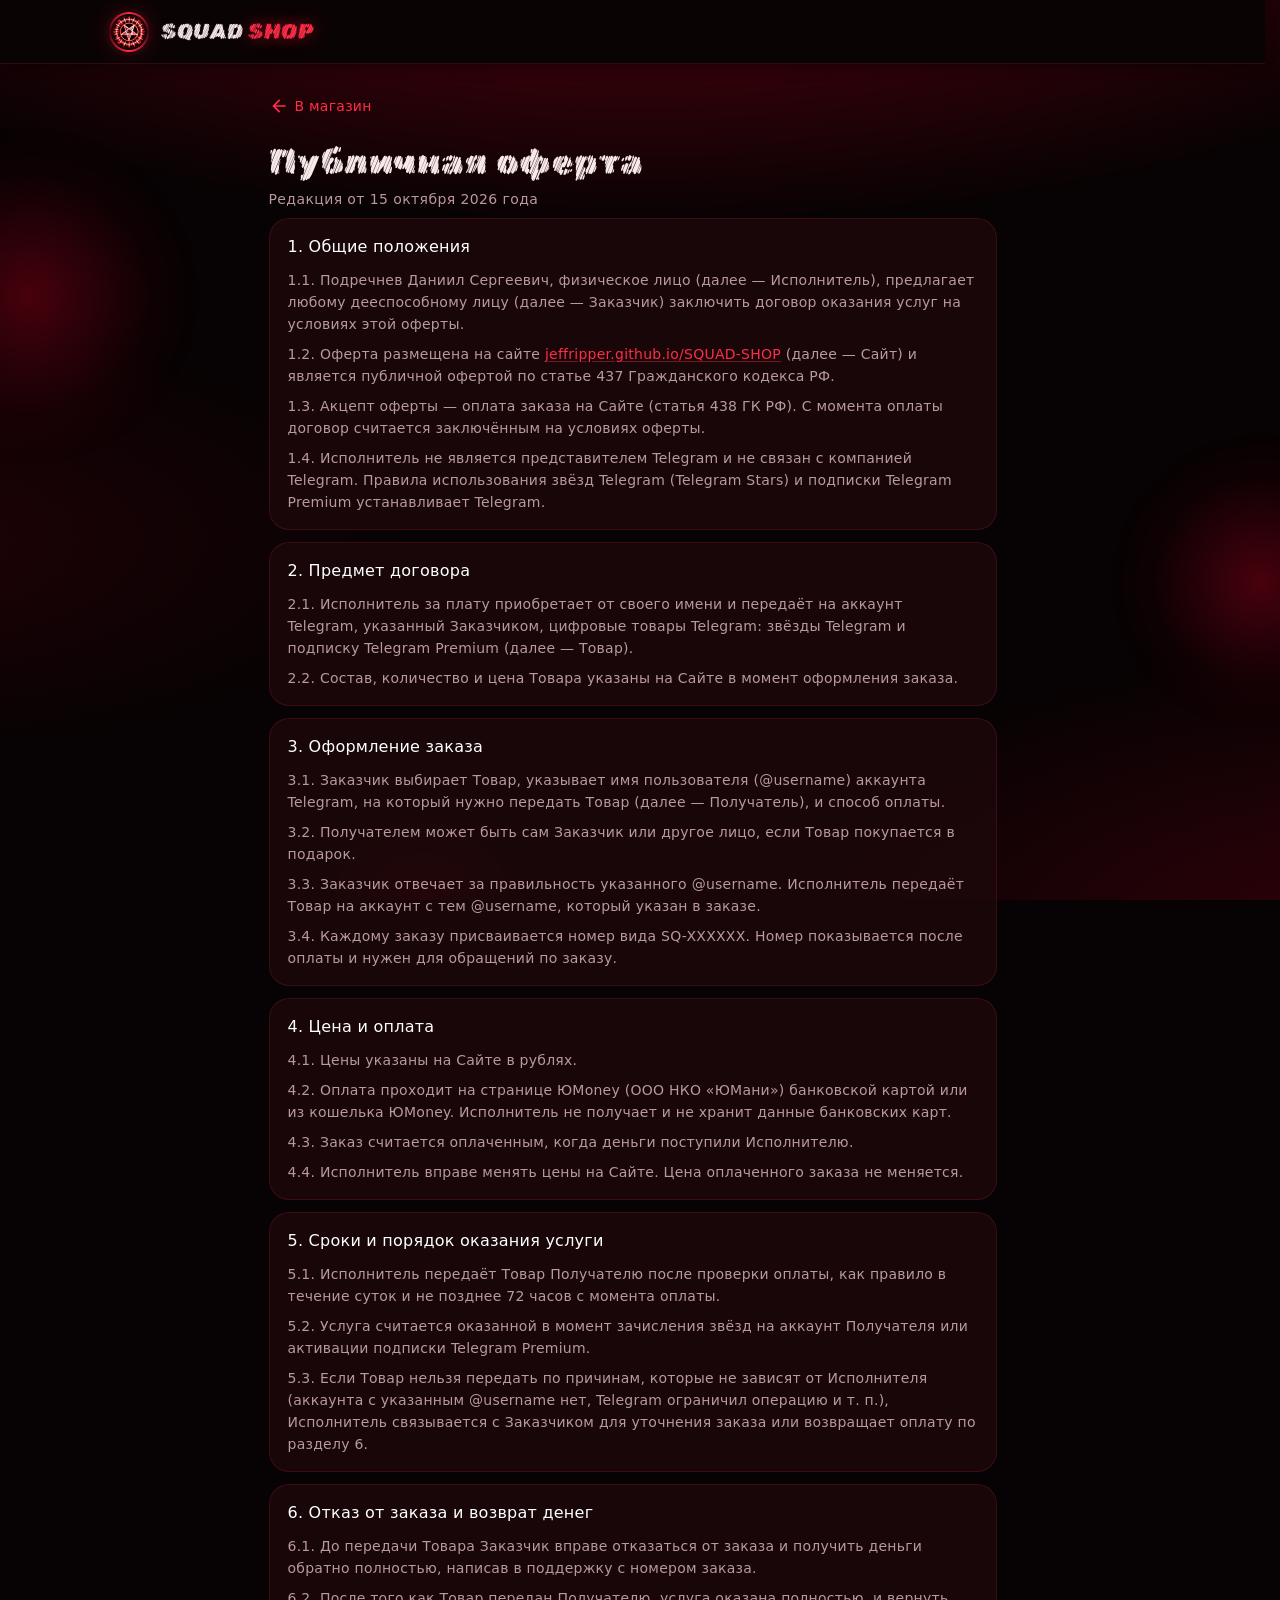
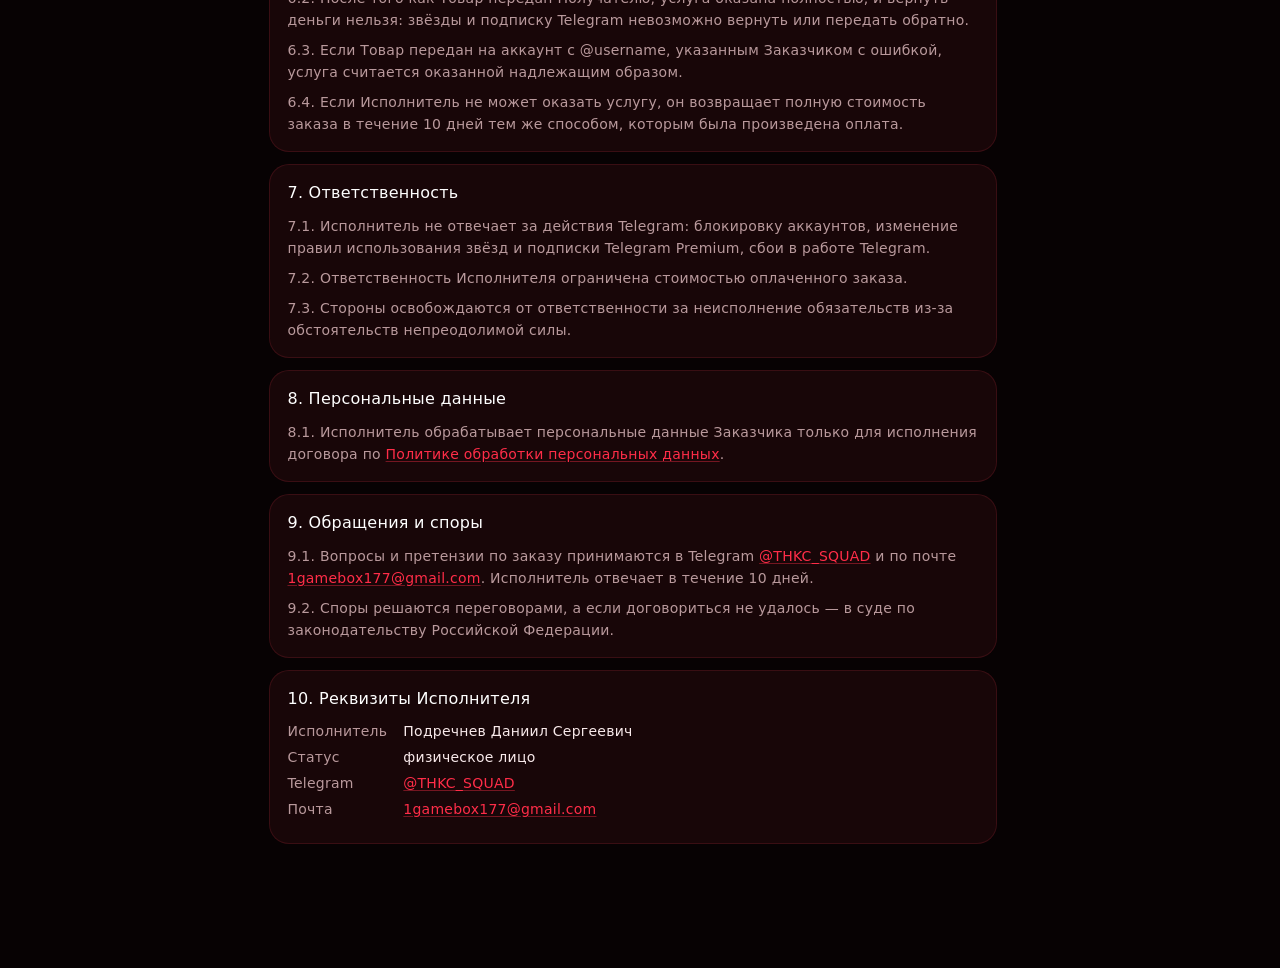
==== commit a20a2d0e: "Оферта и политика: данные продавца Исполнитель и оператор — Подречнев Даниил Сергеевич, физическое л" ====
--- a/offer.html
+++ b/offer.html
@@ -24,11 +24,11 @@
   <main class="doc">
     <a class="text-btn" href="./"><svg class="icon" viewBox="0 0 24 24" aria-hidden="true"><path d="M20 11H7.83l5.59-5.59L12 4l-8 8 8 8 1.41-1.41L7.83 13H20v-2z"/></svg>В магазин</a>
     <h1 class="doc-title">Публичная оферта</h1>
-    <p class="doc-date">Редакция от 14 октября 2026 года</p>
+    <p class="doc-date">Редакция от 15 октября 2026 года</p>
 
     <section>
       <h2>1. Общие положения</h2>
-      <p>1.1. <mark>[ФИО полностью]</mark>, <mark>[статус: плательщик налога на профессиональный доход (самозанятый) / индивидуальный предприниматель]</mark>, ИНН <mark>[ИНН]</mark> (далее — Исполнитель), предлагает любому дееспособному лицу (далее — Заказчик) заключить договор оказания услуг на условиях этой оферты.</p>
+      <p>1.1. Подречнев Даниил Сергеевич, физическое лицо (далее — Исполнитель), предлагает любому дееспособному лицу (далее — Заказчик) заключить договор оказания услуг на условиях этой оферты.</p>
       <p>1.2. Оферта размещена на сайте <a href="https://jeffripper.github.io/SQUAD-SHOP/">jeffripper.github.io/SQUAD-SHOP</a> (далее — Сайт) и является публичной офертой по статье 437 Гражданского кодекса РФ.</p>
       <p>1.3. Акцепт оферты — оплата заказа на Сайте (статья 438 ГК РФ). С момента оплаты договор считается заключённым на условиях оферты.</p>
       <p>1.4. Исполнитель не является представителем Telegram и не связан с компанией Telegram. Правила использования звёзд Telegram (Telegram Stars) и подписки Telegram Premium устанавливает Telegram.</p>
@@ -50,7 +50,7 @@
 
     <section>
       <h2>4. Цена и оплата</h2>
-      <p>4.1. Цены указаны на Сайте в рублях. <mark>[Для самозанятого и ИП на УСН/НПД: НДС не облагается.]</mark></p>
+      <p>4.1. Цены указаны на Сайте в рублях.</p>
       <p>4.2. Оплата проходит на странице ЮMoney (ООО НКО «ЮМани») банковской картой или из кошелька ЮMoney. Исполнитель не получает и не хранит данные банковских карт.</p>
       <p>4.3. Заказ считается оплаченным, когда деньги поступили Исполнителю.</p>
       <p>4.4. Исполнитель вправе менять цены на Сайте. Цена оплаченного заказа не меняется.</p>
@@ -58,7 +58,7 @@
 
     <section>
       <h2>5. Сроки и порядок оказания услуги</h2>
-      <p>5.1. Исполнитель передаёт Товар Получателю после проверки оплаты, как правило в течение суток и не позднее <mark>[72 часов]</mark> с момента оплаты.</p>
+      <p>5.1. Исполнитель передаёт Товар Получателю после проверки оплаты, как правило в течение суток и не позднее 72 часов с момента оплаты.</p>
       <p>5.2. Услуга считается оказанной в момент зачисления звёзд на аккаунт Получателя или активации подписки Telegram Premium.</p>
       <p>5.3. Если Товар нельзя передать по причинам, которые не зависят от Исполнителя (аккаунта с указанным @username нет, Telegram ограничил операцию и т. п.), Исполнитель связывается с Заказчиком для уточнения заказа или возвращает оплату по разделу 6.</p>
     </section>
@@ -85,18 +85,17 @@
 
     <section>
       <h2>9. Обращения и споры</h2>
-      <p>9.1. Вопросы и претензии по заказу принимаются в Telegram <a href="https://t.me/THKC_SQUAD?direct">@THKC_SQUAD</a> и по почте <mark>[e-mail для претензий]</mark>. Исполнитель отвечает в течение 10 дней.</p>
+      <p>9.1. Вопросы и претензии по заказу принимаются в Telegram <a href="https://t.me/THKC_SQUAD?direct">@THKC_SQUAD</a> и по почте <a href="mailto:1gamebox177@gmail.com">1gamebox177@gmail.com</a>. Исполнитель отвечает в течение 10 дней.</p>
       <p>9.2. Споры решаются переговорами, а если договориться не удалось — в суде по законодательству Российской Федерации.</p>
     </section>
 
     <section>
       <h2>10. Реквизиты Исполнителя</h2>
       <dl class="doc-req">
-        <dt>Исполнитель</dt><dd><mark>[ФИО полностью]</mark></dd>
-        <dt>Статус</dt><dd><mark>[самозанятый / ИП, ОГРНИП]</mark></dd>
-        <dt>ИНН</dt><dd><mark>[ИНН]</mark></dd>
+        <dt>Исполнитель</dt><dd>Подречнев Даниил Сергеевич</dd>
+        <dt>Статус</dt><dd>физическое лицо</dd>
         <dt>Telegram</dt><dd><a href="https://t.me/THKC_SQUAD?direct">@THKC_SQUAD</a></dd>
-        <dt>Почта</dt><dd><mark>[e-mail]</mark></dd>
+        <dt>Почта</dt><dd><a href="mailto:1gamebox177@gmail.com">1gamebox177@gmail.com</a></dd>
       </dl>
     </section>
   </main>
